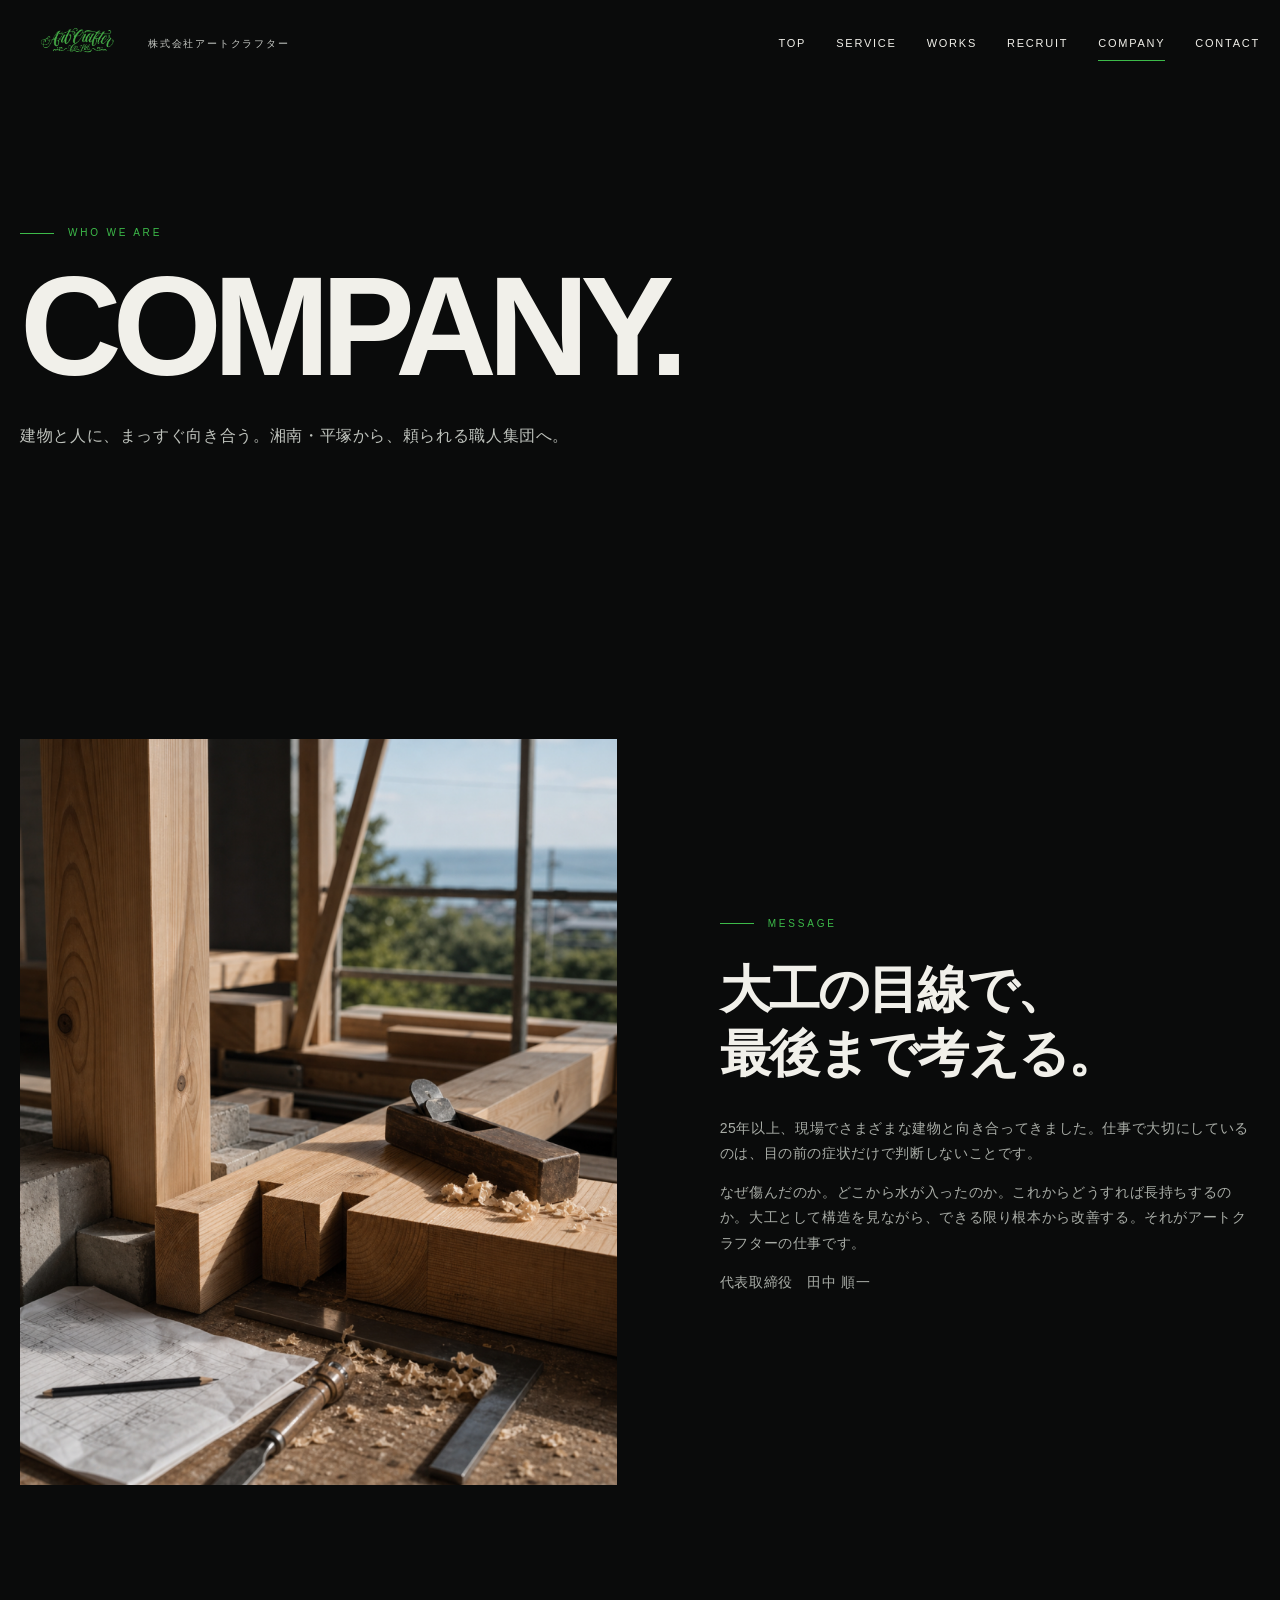
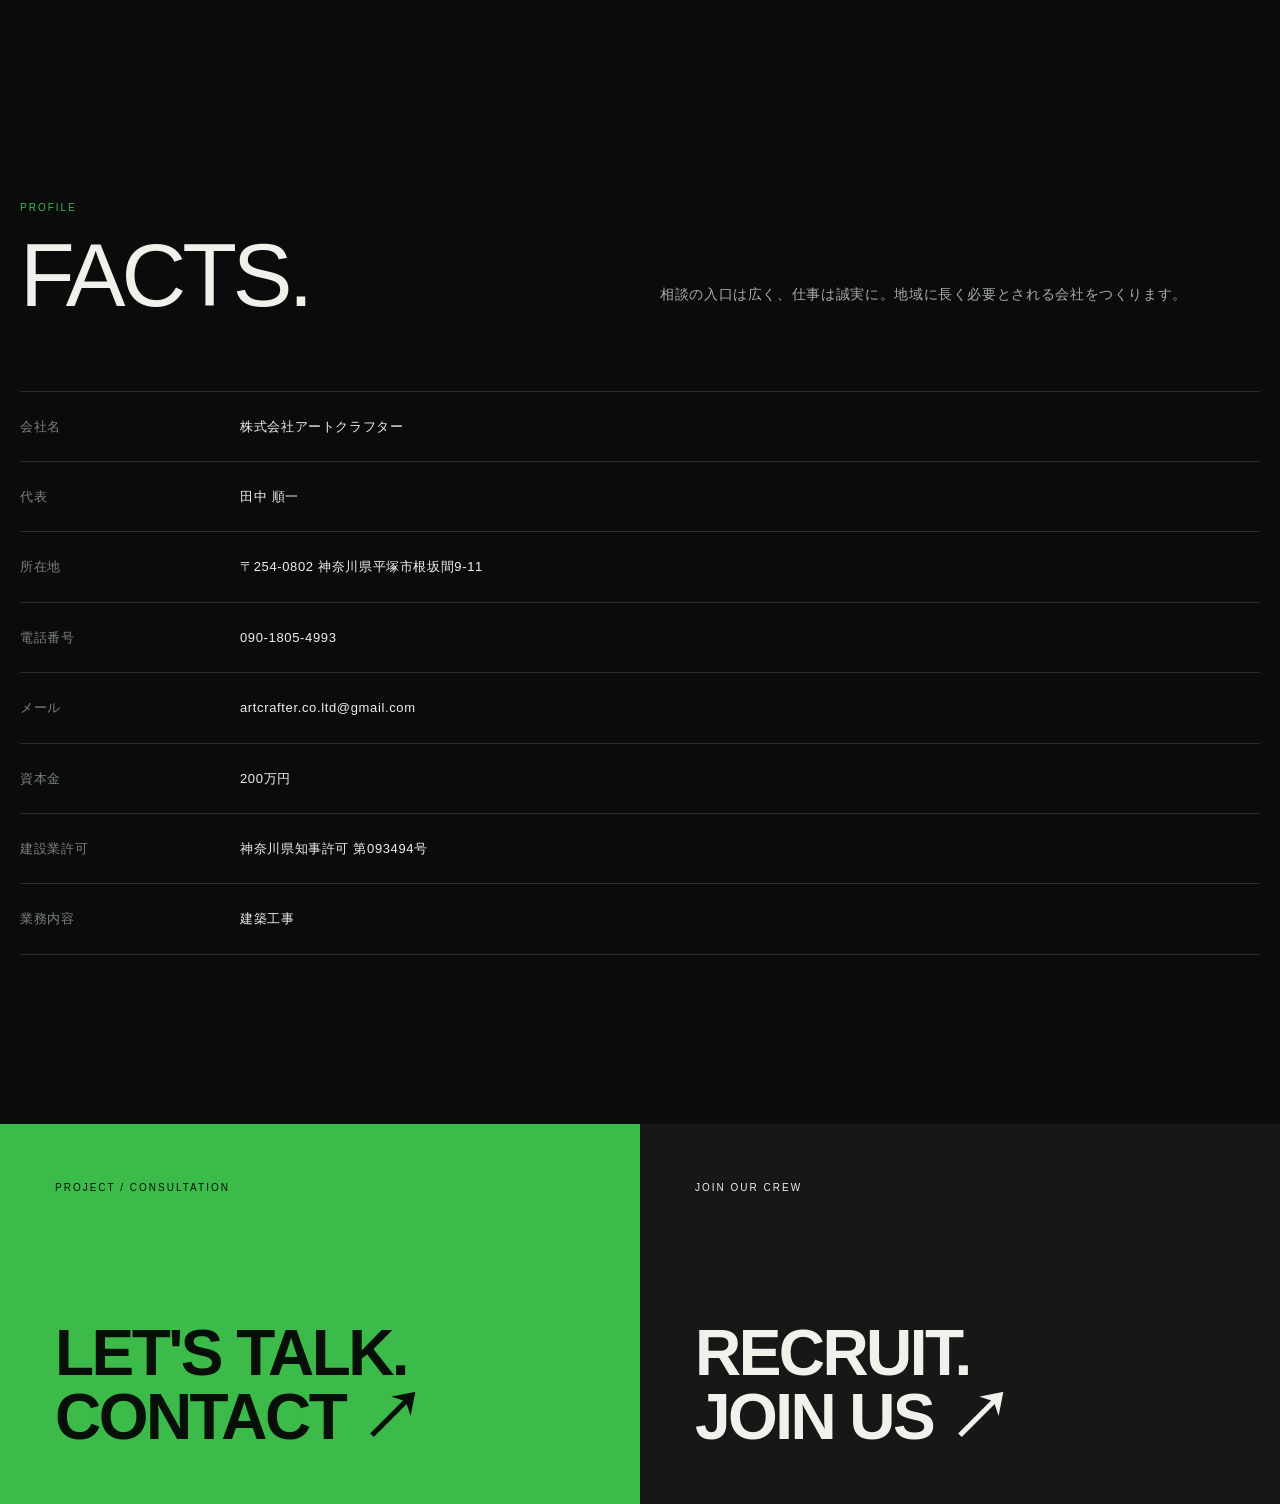
==== company.html @ 4b08b1a6 "Build Art Crafter corporate website" ====
<!doctype html><html lang="ja"><head><meta charset="utf-8"><meta name="viewport" content="width=device-width,initial-scale=1"><title>COMPANY｜株式会社アートクラフター</title><meta name="description" content="株式会社アートクラフター会社概要。代表田中順一。神奈川県平塚市根坂間。"><link rel="stylesheet" href="styles.css"></head><body><header class="header"><div class="header-inner"><a class="brand" href="index.html"><img src="assets/brand/logo-green.png" alt="Art Crafter"><span>株式会社アートクラフター</span></a><button class="menu">MENU</button><nav class="nav"><a href="index.html">TOP</a><a href="service.html">SERVICE</a><a href="works.html">WORKS</a><a href="recruit.html">RECRUIT</a><a class="active" href="company.html">COMPANY</a><a href="contact.html">CONTACT</a></nav></div></header><main><section class="page-hero"><div class="wrap"><div class="eyebrow">WHO WE ARE</div><h1>COMPANY.</h1><p>建物と人に、まっすぐ向き合う。湘南・平塚から、頼られる職人集団へ。</p></div></section><section class="section"><div class="wrap split"><div class="media media-tall reveal"><img src="assets/images/representative-generated-nopeople-v1.png" alt="大工の経験を伝える木組みと手道具"></div><div class="copy reveal"><div class="eyebrow">MESSAGE</div><h2>大工の目線で、<br>最後まで考える。</h2><p>25年以上、現場でさまざまな建物と向き合ってきました。仕事で大切にしているのは、目の前の症状だけで判断しないことです。</p><p>なぜ傷んだのか。どこから水が入ったのか。これからどうすれば長持ちするのか。大工として構造を見ながら、できる限り根本から改善する。それがアートクラフターの仕事です。</p><p>代表取締役　田中 順一</p></div></div></section><section class="section"><div class="wrap"><div class="section-head reveal"><div><span class="section-number">PROFILE</span><h2 class="section-title">FACTS.</h2></div><p class="section-lead">相談の入口は広く、仕事は誠実に。地域に長く必要とされる会社をつくります。</p></div><dl class="table reveal"><div class="tr"><dt>会社名</dt><dd>株式会社アートクラフター</dd></div><div class="tr"><dt>代表</dt><dd>田中 順一</dd></div><div class="tr"><dt>所在地</dt><dd>〒254-0802 神奈川県平塚市根坂間9-11</dd></div><div class="tr"><dt>電話番号</dt><dd><a href="tel:09018054993">090-1805-4993</a></dd></div><div class="tr"><dt>メール</dt><dd><a href="mailto:artcrafter.co.ltd@gmail.com">artcrafter.co.ltd@gmail.com</a></dd></div><div class="tr"><dt>資本金</dt><dd>200万円</dd></div><div class="tr"><dt>建設業許可</dt><dd>神奈川県知事許可 第093494号</dd></div><div class="tr"><dt>業務内容</dt><dd>建築工事</dd></div></dl></div></section></main><div class="cta"><a class="cta-contact" href="contact.html"><span class="cta-label">PROJECT / CONSULTATION</span><h2>LET'S TALK.<br>CONTACT ↗</h2></a><a class="cta-recruit" href="recruit.html"><span class="cta-label">JOIN OUR CREW</span><h2>RECRUIT.<br>JOIN US ↗</h2></a></div><script src="script.js"></script></body></html>
---- styles.css ----
:root{--bg:#0a0b0b;--panel:#111312;--ink:#f1f0ea;--muted:#a9ada7;--green:#3dbb4a;--line:#292d2a;--paper:#e8e8e1;--black:#0a0b0b;--max:1240px}*{box-sizing:border-box}html{scroll-behavior:smooth}body{margin:0;background:var(--bg);color:var(--ink);font-family:"Helvetica Neue","Hiragino Kaku Gothic ProN","Yu Gothic",sans-serif;font-weight:400;line-height:1.8;letter-spacing:.04em}body.light{background:var(--paper);color:var(--black)}a{color:inherit;text-decoration:none}img{display:block;width:100%;height:100%;object-fit:cover}button{font:inherit}.wrap{width:min(calc(100% - 40px),var(--max));margin:auto}.header{position:fixed;z-index:50;top:0;left:0;width:100%;height:88px;display:flex;align-items:center;transition:.35s}.header.scrolled{background:rgba(8,9,9,.9);backdrop-filter:blur(16px);border-bottom:1px solid rgba(255,255,255,.08)}.header-inner{width:min(calc(100% - 40px),1400px);margin:auto;display:flex;align-items:center;justify-content:space-between}.brand{display:flex;align-items:center;gap:14px}.brand img{width:114px;height:52px;object-fit:contain}.brand span{font-size:10px;letter-spacing:.18em;color:#c7cac5}.nav{display:flex;align-items:center;gap:30px;font-size:11px;letter-spacing:.16em}.nav a{position:relative}.nav a:after{content:"";position:absolute;left:0;bottom:-7px;width:0;height:1px;background:var(--green);transition:.25s}.nav a:hover:after,.nav a.active:after{width:100%}.menu{display:none;border:0;background:none;color:#fff;font-size:11px;letter-spacing:.14em}.hero{min-height:100svh;position:relative;display:flex;align-items:flex-end;overflow:hidden}.hero-media{position:absolute;inset:0}.hero-media img{filter:brightness(.52) saturate(.78);animation:heroZoom 16s ease-out both}.hero-media:after{content:"";position:absolute;inset:0;background:linear-gradient(90deg,rgba(4,5,5,.74),rgba(4,5,5,.08) 70%),linear-gradient(0deg,rgba(4,5,5,.65),transparent 50%)}@keyframes heroZoom{from{transform:scale(1.08)}to{transform:scale(1)}}.hero-copy{position:relative;z-index:2;padding:0 0 clamp(60px,10vw,120px);max-width:1050px}.eyebrow{display:flex;align-items:center;gap:14px;font-size:10px;letter-spacing:.28em;text-transform:uppercase;color:var(--green);margin-bottom:25px}.eyebrow:before{content:"";width:34px;height:1px;background:currentColor}.hero h1{font-size:clamp(46px,8.4vw,126px);line-height:.96;letter-spacing:-.055em;margin:0;font-weight:500}.hero h1 em{display:block;color:transparent;-webkit-text-stroke:1px rgba(255,255,255,.65);font-style:normal}.hero-sub{margin:32px 0 0;max-width:510px;color:#d5d7d2;font-size:14px}.scroll{position:absolute;right:34px;bottom:45px;z-index:2;font-size:9px;letter-spacing:.2em;writing-mode:vertical-rl}.scroll:after{content:"";display:block;width:1px;height:70px;background:linear-gradient(var(--green),transparent);margin:16px auto 0}.section{padding:clamp(90px,12vw,170px) 0}.section-head{display:grid;grid-template-columns:1fr 1fr;gap:40px;margin-bottom:70px;align-items:end}.section-number{font-size:10px;color:var(--green);letter-spacing:.2em}.section-title{font-size:clamp(46px,7vw,92px);line-height:1;letter-spacing:-.045em;margin:10px 0 0;font-weight:500}.section-lead{max-width:560px;color:var(--muted);font-size:14px}.statement{font-size:clamp(27px,4.5vw,62px);line-height:1.45;letter-spacing:-.03em;margin:0;max-width:1000px}.statement .accent{color:var(--green)}.split{display:grid;grid-template-columns:1.05fr .95fr;gap:clamp(35px,8vw,120px);align-items:center}.media-tall{aspect-ratio:4/5;overflow:hidden}.media-wide{aspect-ratio:16/10;overflow:hidden}.media img{transition:transform .9s cubic-bezier(.2,.7,.2,1)}.media:hover img{transform:scale(1.035)}.copy h2{font-size:clamp(30px,4vw,55px);line-height:1.25;letter-spacing:-.035em;margin:0 0 30px}.copy p{color:var(--muted);font-size:14px}.link-arrow{display:inline-flex;align-items:center;gap:22px;margin-top:28px;padding-bottom:8px;border-bottom:1px solid #555;font-size:11px;letter-spacing:.16em}.link-arrow span{color:var(--green);font-size:18px}.service-list{border-top:1px solid var(--line)}.service-row{display:grid;grid-template-columns:90px 1fr auto;gap:25px;align-items:center;padding:32px 0;border-bottom:1px solid var(--line);transition:.25s}.service-row:hover{padding-left:14px;color:var(--green)}.service-row small{color:#727772}.service-row h3{font-size:clamp(20px,3vw,33px);font-weight:400;margin:0}.service-row p{color:var(--muted);font-size:12px;margin:0;max-width:430px}.works-grid{display:grid;grid-template-columns:1.25fr .75fr;gap:25px}.work{position:relative;overflow:hidden;background:#161817}.work.large{grid-row:span 2;aspect-ratio:4/5}.work:not(.large){aspect-ratio:4/3}.work img{transition:transform 1s}.work:hover img{transform:scale(1.04)}.work:after{content:"";position:absolute;inset:0;background:linear-gradient(0deg,rgba(0,0,0,.7),transparent 55%)}.work-label{position:absolute;z-index:2;left:26px;bottom:22px}.work-label small{color:var(--green);font-size:9px;letter-spacing:.18em}.work-label h3{margin:5px 0 0;font-size:20px;font-weight:400}.recruit-band{position:relative;min-height:690px;display:flex;align-items:center;overflow:hidden}.recruit-band .bg{position:absolute;inset:0}.recruit-band .bg img{filter:brightness(.3) grayscale(.2)}.recruit-band .bg:after{content:"";position:absolute;inset:0;background:linear-gradient(90deg,rgba(0,0,0,.86),rgba(0,0,0,.05))}.recruit-copy{position:relative;z-index:2;max-width:720px}.recruit-copy h2{font-size:clamp(45px,7vw,92px);line-height:1.05;margin:0;letter-spacing:-.05em}.recruit-copy p{max-width:540px;color:#c5c9c3}.green{color:var(--green)}.cta{display:grid;grid-template-columns:1fr 1fr;min-height:380px}.cta>a{padding:55px;display:flex;flex-direction:column;justify-content:space-between;transition:.3s}.cta-contact{background:var(--green);color:#071008}.cta-recruit{background:#161817}.cta-label{font-size:10px;letter-spacing:.2em}.cta h2{font-size:clamp(34px,5vw,70px);line-height:1;margin:0;letter-spacing:-.04em}.cta>a:hover{padding-left:68px}.footer{padding:70px 0 30px;border-top:1px solid var(--line)}.footer-grid{display:grid;grid-template-columns:1fr 1fr;gap:50px}.footer-logo{width:180px;height:auto;object-fit:contain}.footer p,.footer a{font-size:11px;color:#999e98}.footer-links{display:grid;grid-template-columns:repeat(2,1fr);gap:8px}.copyright{display:flex;justify-content:space-between;margin-top:70px;padding-top:20px;border-top:1px solid var(--line);font-size:9px;color:#626761}.page-hero{padding:190px 0 100px;min-height:65vh;display:flex;align-items:end;position:relative;overflow:hidden}.page-hero.with-image{min-height:80vh}.page-hero .backdrop{position:absolute;inset:0}.page-hero .backdrop img{filter:brightness(.32)}.page-hero .backdrop:after{content:"";position:absolute;inset:0;background:linear-gradient(90deg,rgba(0,0,0,.75),transparent)}.page-hero .wrap{position:relative;z-index:2}.page-hero h1{font-size:clamp(64px,11vw,150px);line-height:.85;letter-spacing:-.065em;margin:0}.page-hero p{color:#bec2bc;max-width:550px;margin:35px 0 0}.cards{display:grid;grid-template-columns:repeat(3,1fr);gap:18px}.card{border:1px solid var(--line);padding:35px;min-height:290px}.card .num{color:var(--green);font-size:10px}.card h3{font-size:24px;font-weight:400;margin:50px 0 15px}.card p{color:var(--muted);font-size:12px}.gallery{display:grid;grid-template-columns:repeat(12,1fr);gap:22px}.gallery-item{grid-column:span 6}.gallery-item:nth-child(3n){grid-column:span 12}.gallery-item .media{aspect-ratio:4/3;overflow:hidden}.gallery-item:nth-child(3n) .media{aspect-ratio:16/8}.gallery-item h3{font-size:18px;font-weight:400;margin:15px 0 0}.gallery-item small{color:var(--green);font-size:9px;letter-spacing:.14em}.jobs{border-top:1px solid var(--line)}.job{display:grid;grid-template-columns:.65fr 1.35fr;gap:50px;padding:55px 0;border-bottom:1px solid var(--line)}.job h3{font-size:29px;font-weight:400;margin:0}.job-body{color:var(--muted);font-size:13px}.salary{display:inline-block;margin-top:18px;color:var(--ink);border:1px solid #404440;padding:10px 14px}.values{display:grid;grid-template-columns:repeat(4,1fr);gap:12px}.value{aspect-ratio:1;background:#151716;padding:24px;display:flex;align-items:end;font-size:18px;border-top:2px solid var(--green)}.table{border-top:1px solid var(--line)}.tr{display:grid;grid-template-columns:220px 1fr;padding:23px 0;border-bottom:1px solid var(--line);font-size:13px}.tr dt{color:#7d827c}.tr dd{margin:0}.contact-grid{display:grid;grid-template-columns:1fr 1fr;gap:18px}.contact-card{border:1px solid var(--line);min-height:280px;padding:38px;display:flex;flex-direction:column;justify-content:space-between;transition:.3s}.contact-card:hover{background:var(--green);color:#061007}.contact-card small{font-size:10px;letter-spacing:.18em}.contact-card strong{font-size:clamp(23px,3vw,39px);font-weight:400;word-break:break-all}.reveal{opacity:0;transform:translateY(28px);transition:opacity .8s,transform .8s}.reveal.is-visible{opacity:1;transform:none}@media(max-width:800px){.header{height:70px}.brand img{width:91px;height:42px}.brand span,.nav{display:none}.menu{display:block}.nav.open{display:flex;position:fixed;inset:70px 0 0;background:#0a0b0b;flex-direction:column;align-items:flex-start;padding:50px 30px;gap:25px;font-size:18px}.hero h1{font-size:15vw}.hero-sub{font-size:12px}.scroll{display:none}.section-head,.split,.footer-grid,.job{grid-template-columns:1fr}.section-head{gap:20px}.section-lead{margin-top:0}.works-grid{grid-template-columns:1fr}.work.large{grid-row:auto;aspect-ratio:4/5}.cta{grid-template-columns:1fr;min-height:auto}.cta>a{min-height:260px;padding:35px}.cards{grid-template-columns:1fr}.gallery{gap:35px}.gallery-item,.gallery-item:nth-child(3n){grid-column:span 12}.gallery-item:nth-child(3n) .media{aspect-ratio:4/3}.values{grid-template-columns:1fr 1fr}.tr{grid-template-columns:1fr;gap:7px}.contact-grid{grid-template-columns:1fr}.contact-card{min-height:220px}.page-hero{padding-top:140px}.page-hero h1{font-size:20vw}.footer-links{margin-top:20px}.copyright{gap:20px;flex-direction:column}.service-row{grid-template-columns:44px 1fr}.service-row p{display:none}}
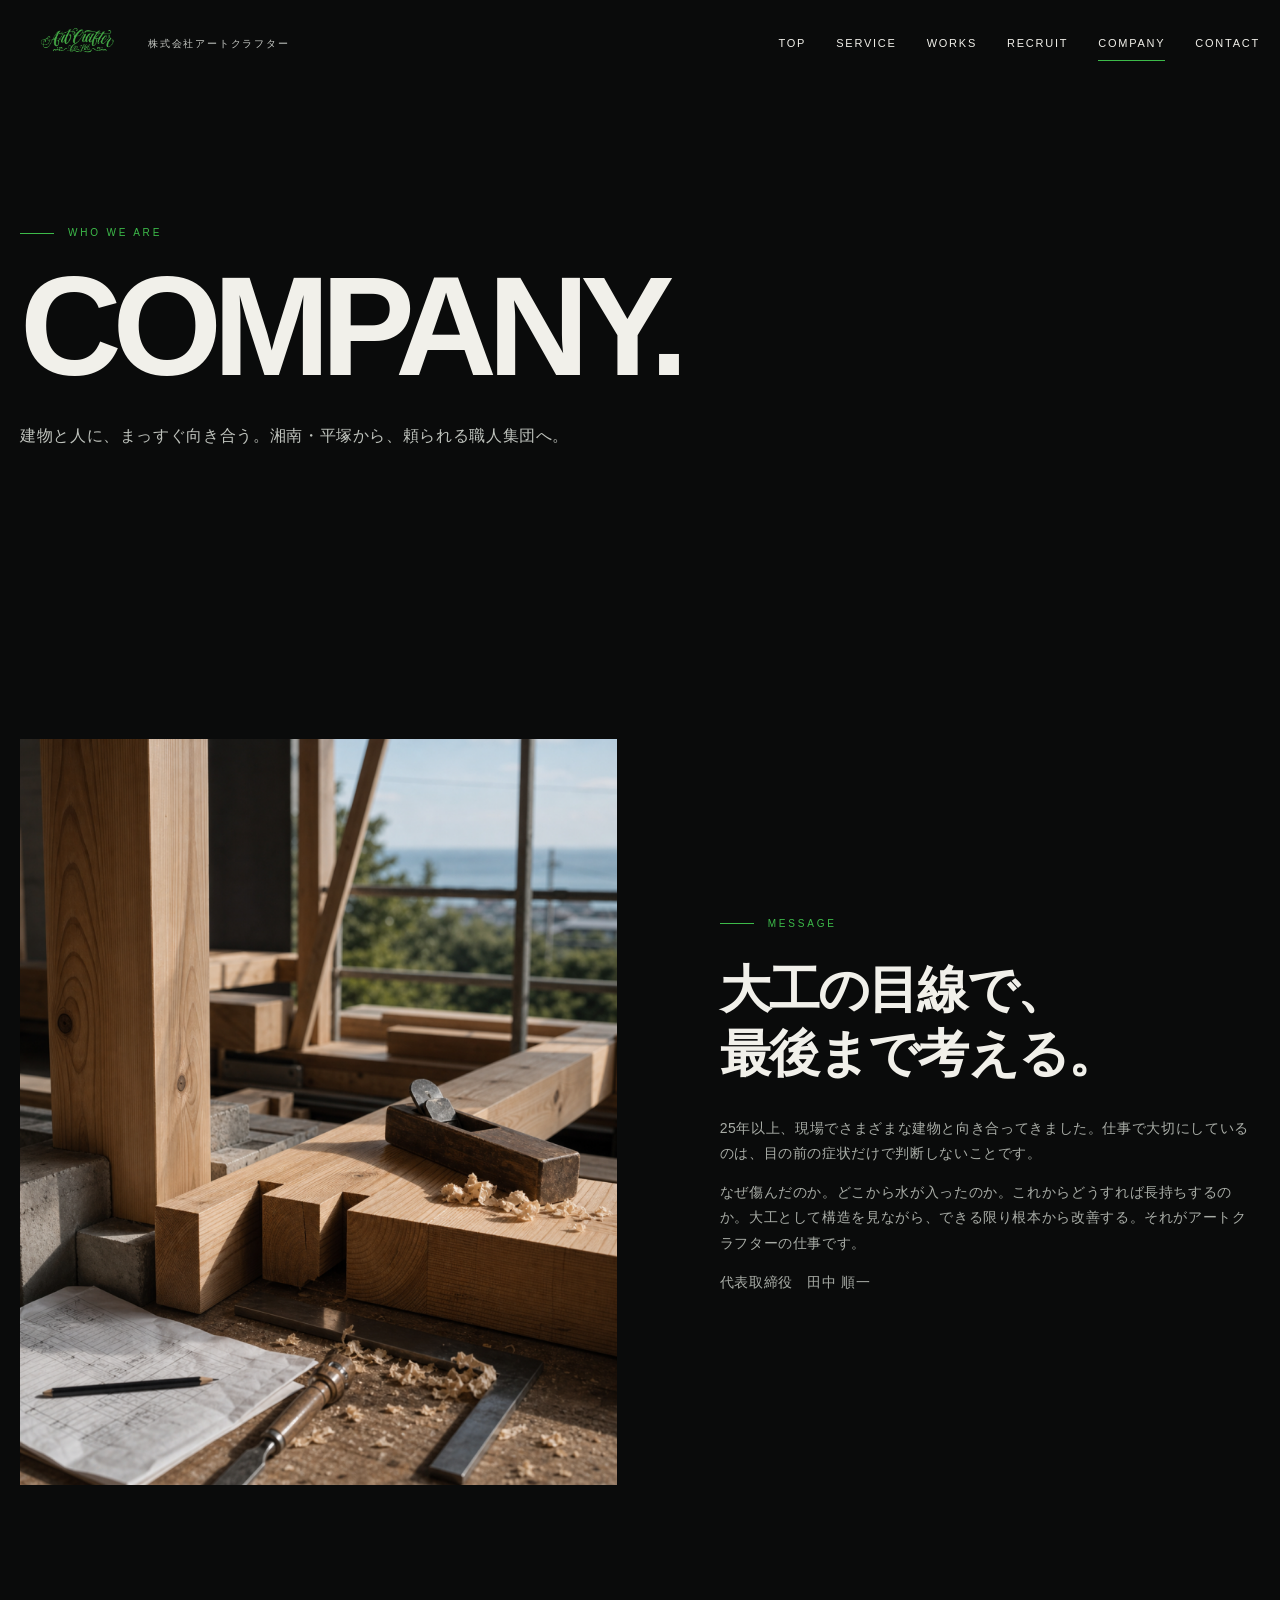
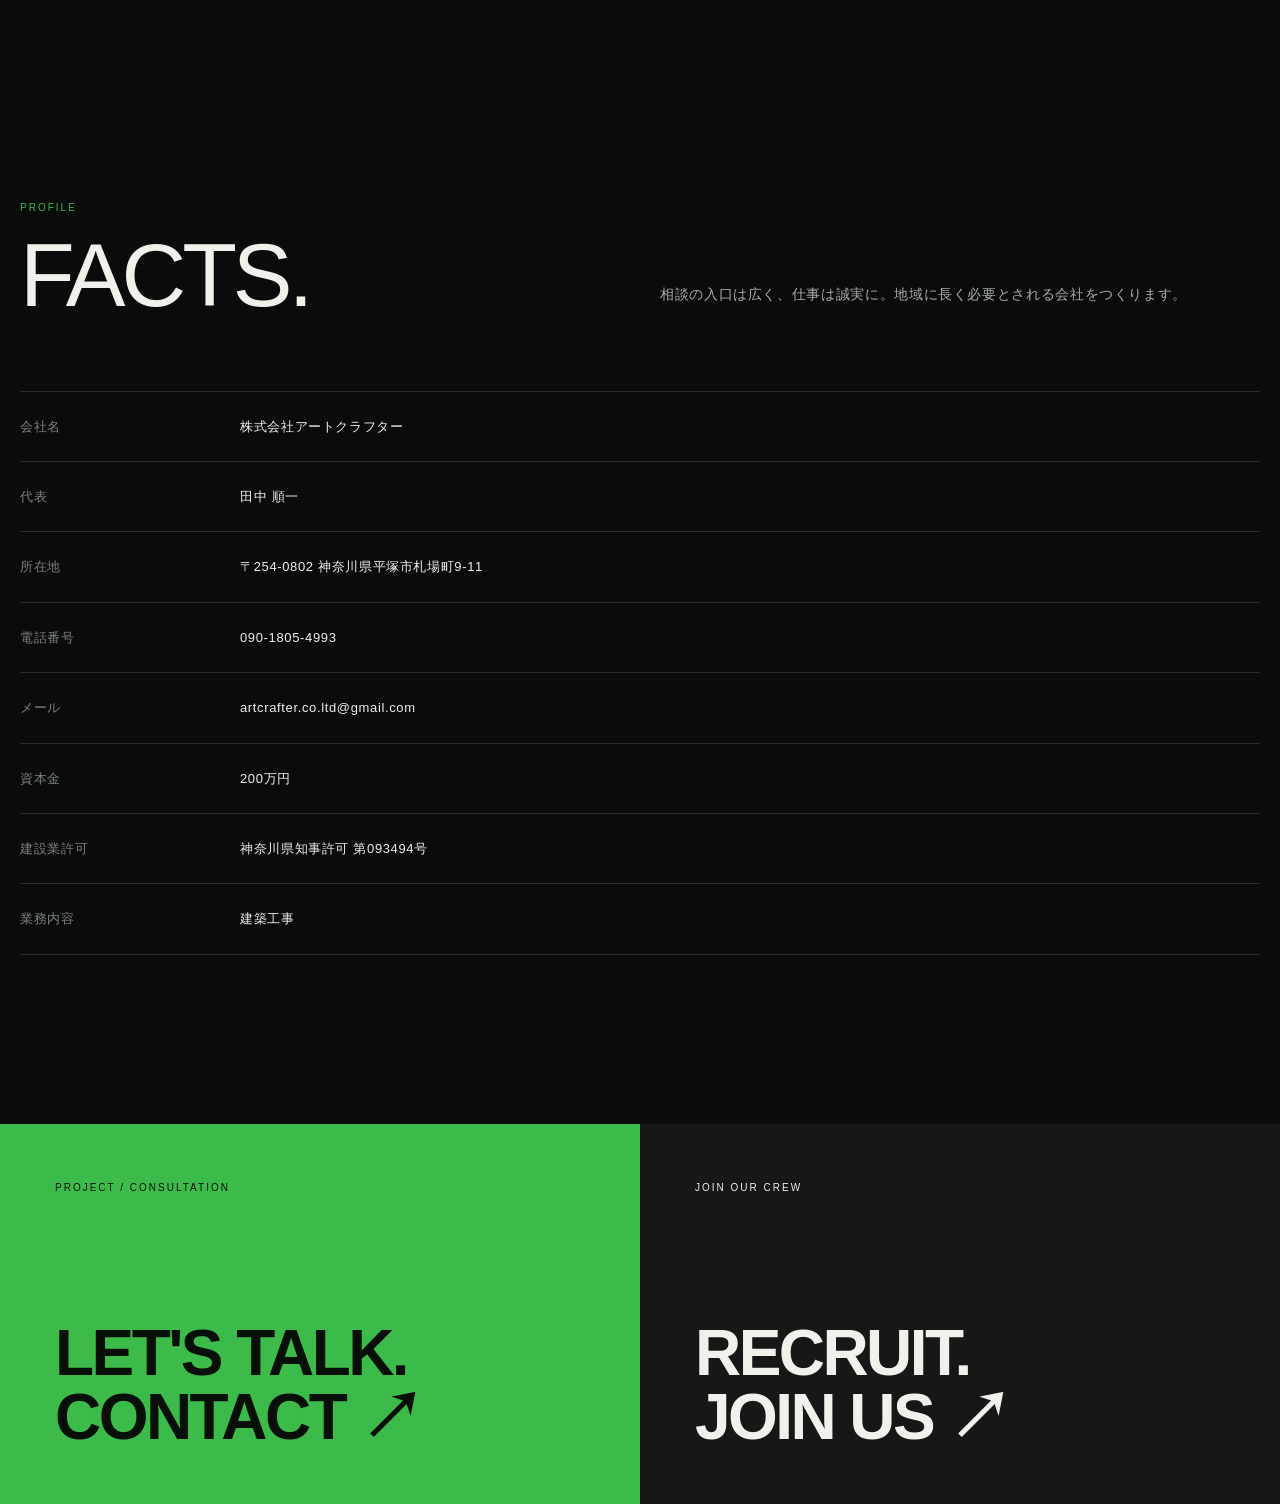
==== commit d70ab254: "Update company address" ====
--- a/company.html
+++ b/company.html
@@ -1 +1 @@
-<!doctype html><html lang="ja"><head><meta charset="utf-8"><meta name="viewport" content="width=device-width,initial-scale=1"><title>COMPANY｜株式会社アートクラフター</title><meta name="description" content="株式会社アートクラフター会社概要。代表田中順一。神奈川県平塚市根坂間。"><link rel="stylesheet" href="styles.css"></head><body><header class="header"><div class="header-inner"><a class="brand" href="index.html"><img src="assets/brand/logo-green.png" alt="Art Crafter"><span>株式会社アートクラフター</span></a><button class="menu">MENU</button><nav class="nav"><a href="index.html">TOP</a><a href="service.html">SERVICE</a><a href="works.html">WORKS</a><a href="recruit.html">RECRUIT</a><a class="active" href="company.html">COMPANY</a><a href="contact.html">CONTACT</a></nav></div></header><main><section class="page-hero"><div class="wrap"><div class="eyebrow">WHO WE ARE</div><h1>COMPANY.</h1><p>建物と人に、まっすぐ向き合う。湘南・平塚から、頼られる職人集団へ。</p></div></section><section class="section"><div class="wrap split"><div class="media media-tall reveal"><img src="assets/images/representative-generated-nopeople-v1.png" alt="大工の経験を伝える木組みと手道具"></div><div class="copy reveal"><div class="eyebrow">MESSAGE</div><h2>大工の目線で、<br>最後まで考える。</h2><p>25年以上、現場でさまざまな建物と向き合ってきました。仕事で大切にしているのは、目の前の症状だけで判断しないことです。</p><p>なぜ傷んだのか。どこから水が入ったのか。これからどうすれば長持ちするのか。大工として構造を見ながら、できる限り根本から改善する。それがアートクラフターの仕事です。</p><p>代表取締役　田中 順一</p></div></div></section><section class="section"><div class="wrap"><div class="section-head reveal"><div><span class="section-number">PROFILE</span><h2 class="section-title">FACTS.</h2></div><p class="section-lead">相談の入口は広く、仕事は誠実に。地域に長く必要とされる会社をつくります。</p></div><dl class="table reveal"><div class="tr"><dt>会社名</dt><dd>株式会社アートクラフター</dd></div><div class="tr"><dt>代表</dt><dd>田中 順一</dd></div><div class="tr"><dt>所在地</dt><dd>〒254-0802 神奈川県平塚市根坂間9-11</dd></div><div class="tr"><dt>電話番号</dt><dd><a href="tel:09018054993">090-1805-4993</a></dd></div><div class="tr"><dt>メール</dt><dd><a href="mailto:artcrafter.co.ltd@gmail.com">artcrafter.co.ltd@gmail.com</a></dd></div><div class="tr"><dt>資本金</dt><dd>200万円</dd></div><div class="tr"><dt>建設業許可</dt><dd>神奈川県知事許可 第093494号</dd></div><div class="tr"><dt>業務内容</dt><dd>建築工事</dd></div></dl></div></section></main><div class="cta"><a class="cta-contact" href="contact.html"><span class="cta-label">PROJECT / CONSULTATION</span><h2>LET'S TALK.<br>CONTACT ↗</h2></a><a class="cta-recruit" href="recruit.html"><span class="cta-label">JOIN OUR CREW</span><h2>RECRUIT.<br>JOIN US ↗</h2></a></div><script src="script.js"></script></body></html>
+<!doctype html><html lang="ja"><head><meta charset="utf-8"><meta name="viewport" content="width=device-width,initial-scale=1"><title>COMPANY｜株式会社アートクラフター</title><meta name="description" content="株式会社アートクラフター会社概要。代表田中順一。神奈川県平塚市札場町。"><link rel="stylesheet" href="styles.css"></head><body><header class="header"><div class="header-inner"><a class="brand" href="index.html"><img src="assets/brand/logo-green.png" alt="Art Crafter"><span>株式会社アートクラフター</span></a><button class="menu">MENU</button><nav class="nav"><a href="index.html">TOP</a><a href="service.html">SERVICE</a><a href="works.html">WORKS</a><a href="recruit.html">RECRUIT</a><a class="active" href="company.html">COMPANY</a><a href="contact.html">CONTACT</a></nav></div></header><main><section class="page-hero"><div class="wrap"><div class="eyebrow">WHO WE ARE</div><h1>COMPANY.</h1><p>建物と人に、まっすぐ向き合う。湘南・平塚から、頼られる職人集団へ。</p></div></section><section class="section"><div class="wrap split"><div class="media media-tall reveal"><img src="assets/images/representative-generated-nopeople-v1.png" alt="大工の経験を伝える木組みと手道具"></div><div class="copy reveal"><div class="eyebrow">MESSAGE</div><h2>大工の目線で、<br>最後まで考える。</h2><p>25年以上、現場でさまざまな建物と向き合ってきました。仕事で大切にしているのは、目の前の症状だけで判断しないことです。</p><p>なぜ傷んだのか。どこから水が入ったのか。これからどうすれば長持ちするのか。大工として構造を見ながら、できる限り根本から改善する。それがアートクラフターの仕事です。</p><p>代表取締役　田中 順一</p></div></div></section><section class="section"><div class="wrap"><div class="section-head reveal"><div><span class="section-number">PROFILE</span><h2 class="section-title">FACTS.</h2></div><p class="section-lead">相談の入口は広く、仕事は誠実に。地域に長く必要とされる会社をつくります。</p></div><dl class="table reveal"><div class="tr"><dt>会社名</dt><dd>株式会社アートクラフター</dd></div><div class="tr"><dt>代表</dt><dd>田中 順一</dd></div><div class="tr"><dt>所在地</dt><dd>〒254-0802 神奈川県平塚市札場町9-11</dd></div><div class="tr"><dt>電話番号</dt><dd><a href="tel:09018054993">090-1805-4993</a></dd></div><div class="tr"><dt>メール</dt><dd><a href="mailto:artcrafter.co.ltd@gmail.com">artcrafter.co.ltd@gmail.com</a></dd></div><div class="tr"><dt>資本金</dt><dd>200万円</dd></div><div class="tr"><dt>建設業許可</dt><dd>神奈川県知事許可 第093494号</dd></div><div class="tr"><dt>業務内容</dt><dd>建築工事</dd></div></dl></div></section></main><div class="cta"><a class="cta-contact" href="contact.html"><span class="cta-label">PROJECT / CONSULTATION</span><h2>LET'S TALK.<br>CONTACT ↗</h2></a><a class="cta-recruit" href="recruit.html"><span class="cta-label">JOIN OUR CREW</span><h2>RECRUIT.<br>JOIN US ↗</h2></a></div><script src="script.js"></script></body></html>
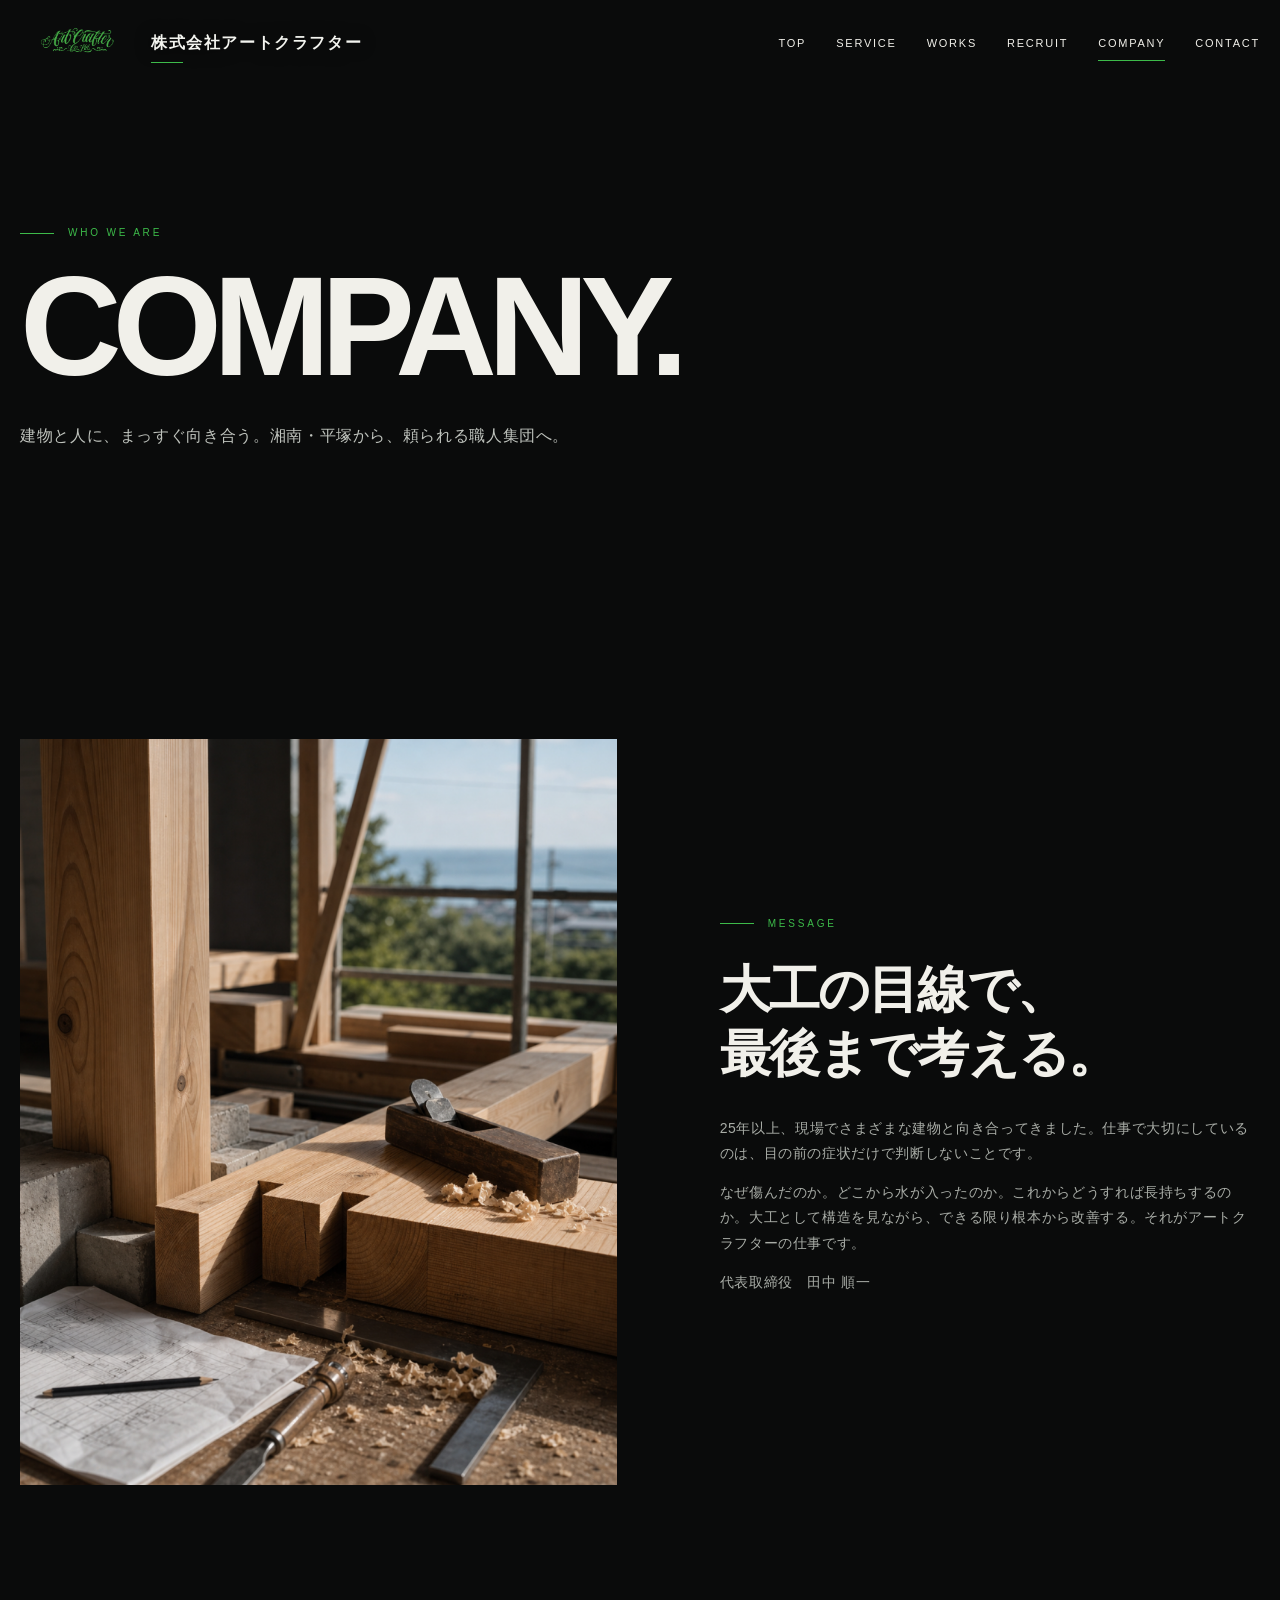
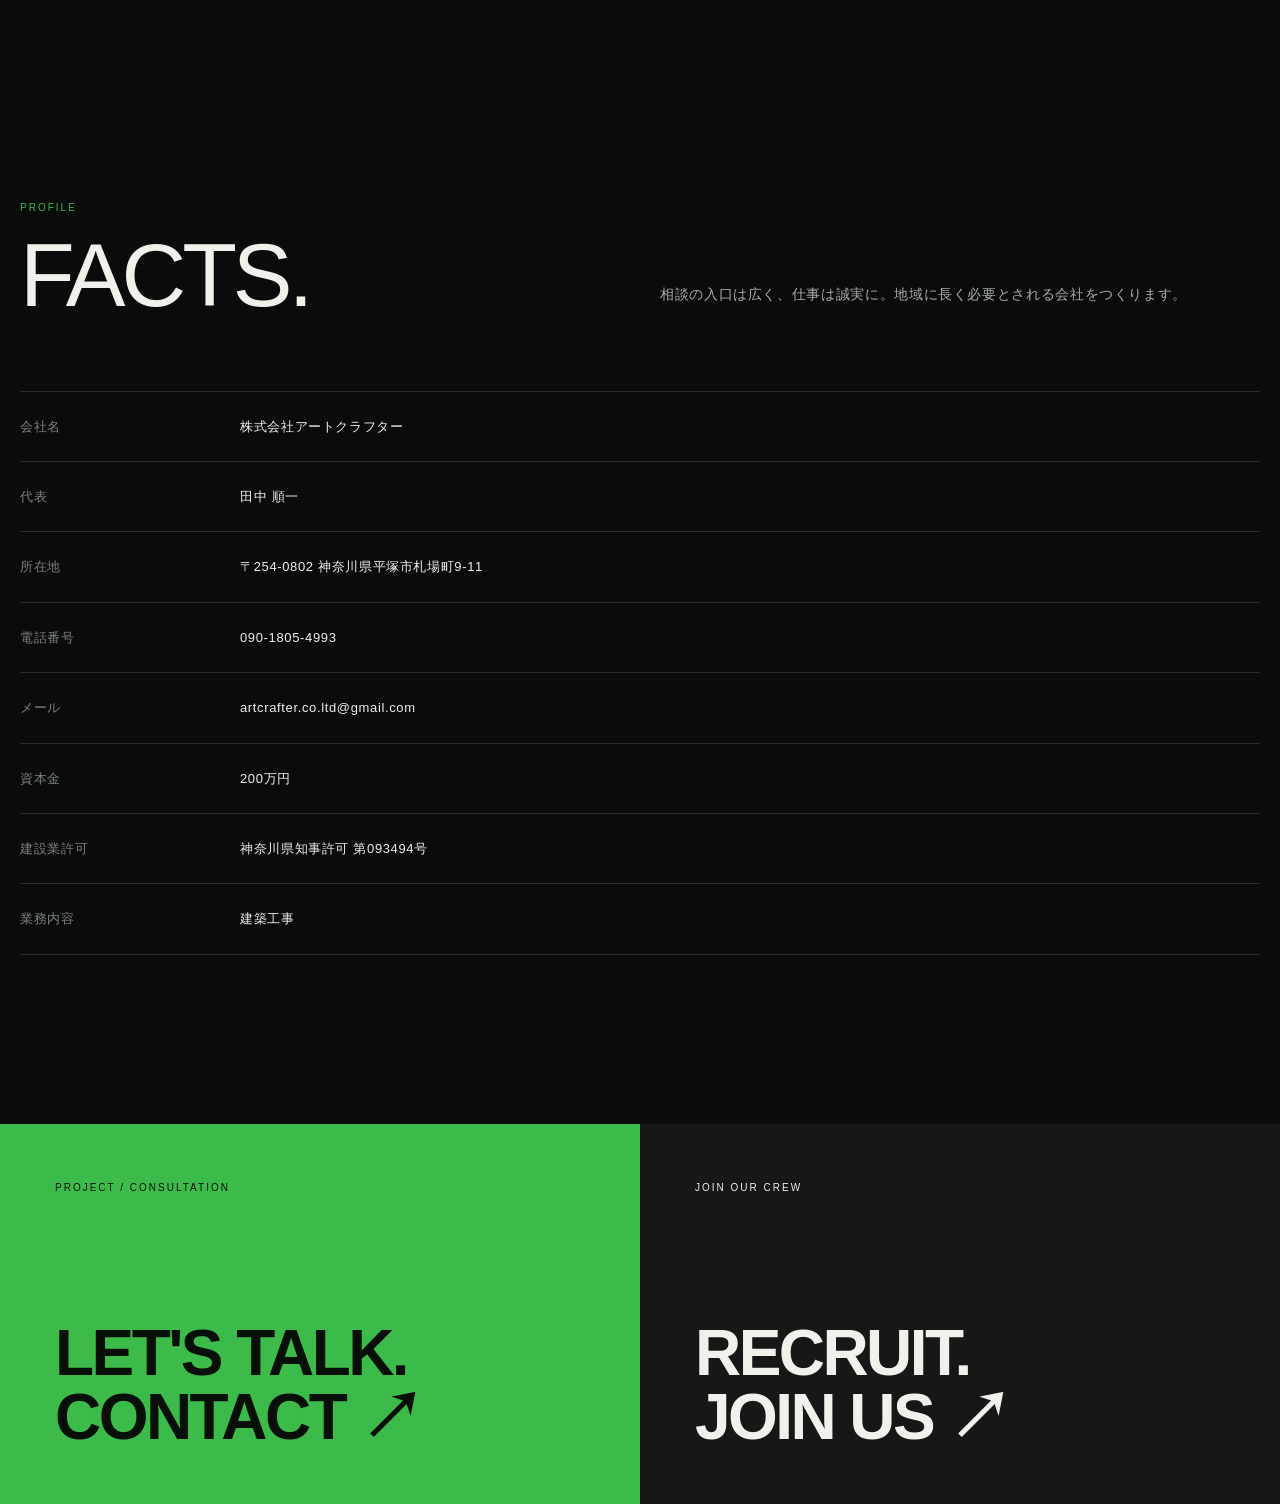
==== commit a64cf04e: "Refine header branding and wildlife wording" ====
--- a/company.html
+++ b/company.html
@@ -1 +1 @@
-<!doctype html><html lang="ja"><head><meta charset="utf-8"><meta name="viewport" content="width=device-width,initial-scale=1"><title>COMPANY｜株式会社アートクラフター</title><meta name="description" content="株式会社アートクラフター会社概要。代表田中順一。神奈川県平塚市札場町。"><link rel="stylesheet" href="styles.css"></head><body><header class="header"><div class="header-inner"><a class="brand" href="index.html"><img src="assets/brand/logo-green.png" alt="Art Crafter"><span>株式会社アートクラフター</span></a><button class="menu">MENU</button><nav class="nav"><a href="index.html">TOP</a><a href="service.html">SERVICE</a><a href="works.html">WORKS</a><a href="recruit.html">RECRUIT</a><a class="active" href="company.html">COMPANY</a><a href="contact.html">CONTACT</a></nav></div></header><main><section class="page-hero"><div class="wrap"><div class="eyebrow">WHO WE ARE</div><h1>COMPANY.</h1><p>建物と人に、まっすぐ向き合う。湘南・平塚から、頼られる職人集団へ。</p></div></section><section class="section"><div class="wrap split"><div class="media media-tall reveal"><img src="assets/images/representative-generated-nopeople-v1.png" alt="大工の経験を伝える木組みと手道具"></div><div class="copy reveal"><div class="eyebrow">MESSAGE</div><h2>大工の目線で、<br>最後まで考える。</h2><p>25年以上、現場でさまざまな建物と向き合ってきました。仕事で大切にしているのは、目の前の症状だけで判断しないことです。</p><p>なぜ傷んだのか。どこから水が入ったのか。これからどうすれば長持ちするのか。大工として構造を見ながら、できる限り根本から改善する。それがアートクラフターの仕事です。</p><p>代表取締役　田中 順一</p></div></div></section><section class="section"><div class="wrap"><div class="section-head reveal"><div><span class="section-number">PROFILE</span><h2 class="section-title">FACTS.</h2></div><p class="section-lead">相談の入口は広く、仕事は誠実に。地域に長く必要とされる会社をつくります。</p></div><dl class="table reveal"><div class="tr"><dt>会社名</dt><dd>株式会社アートクラフター</dd></div><div class="tr"><dt>代表</dt><dd>田中 順一</dd></div><div class="tr"><dt>所在地</dt><dd>〒254-0802 神奈川県平塚市札場町9-11</dd></div><div class="tr"><dt>電話番号</dt><dd><a href="tel:09018054993">090-1805-4993</a></dd></div><div class="tr"><dt>メール</dt><dd><a href="mailto:artcrafter.co.ltd@gmail.com">artcrafter.co.ltd@gmail.com</a></dd></div><div class="tr"><dt>資本金</dt><dd>200万円</dd></div><div class="tr"><dt>建設業許可</dt><dd>神奈川県知事許可 第093494号</dd></div><div class="tr"><dt>業務内容</dt><dd>建築工事</dd></div></dl></div></section></main><div class="cta"><a class="cta-contact" href="contact.html"><span class="cta-label">PROJECT / CONSULTATION</span><h2>LET'S TALK.<br>CONTACT ↗</h2></a><a class="cta-recruit" href="recruit.html"><span class="cta-label">JOIN OUR CREW</span><h2>RECRUIT.<br>JOIN US ↗</h2></a></div><script src="script.js"></script></body></html>
+<!doctype html><html lang="ja"><head><meta charset="utf-8"><meta name="viewport" content="width=device-width,initial-scale=1"><title>COMPANY｜株式会社アートクラフター</title><meta name="description" content="株式会社アートクラフター会社概要。代表田中順一。神奈川県平塚市札場町。"><link rel="stylesheet" href="styles.css"><link rel="stylesheet" href="header-enhancement.css"></head><body><header class="header"><div class="header-inner"><a class="brand" href="index.html"><img src="assets/brand/logo-green.png" alt="Art Crafter"><span>株式会社アートクラフター</span></a><button class="menu">MENU</button><nav class="nav"><a href="index.html">TOP</a><a href="service.html">SERVICE</a><a href="works.html">WORKS</a><a href="recruit.html">RECRUIT</a><a class="active" href="company.html">COMPANY</a><a href="contact.html">CONTACT</a></nav></div></header><main><section class="page-hero"><div class="wrap"><div class="eyebrow">WHO WE ARE</div><h1>COMPANY.</h1><p>建物と人に、まっすぐ向き合う。湘南・平塚から、頼られる職人集団へ。</p></div></section><section class="section"><div class="wrap split"><div class="media media-tall reveal"><img src="assets/images/representative-generated-nopeople-v1.png" alt="大工の経験を伝える木組みと手道具"></div><div class="copy reveal"><div class="eyebrow">MESSAGE</div><h2>大工の目線で、<br>最後まで考える。</h2><p>25年以上、現場でさまざまな建物と向き合ってきました。仕事で大切にしているのは、目の前の症状だけで判断しないことです。</p><p>なぜ傷んだのか。どこから水が入ったのか。これからどうすれば長持ちするのか。大工として構造を見ながら、できる限り根本から改善する。それがアートクラフターの仕事です。</p><p>代表取締役　田中 順一</p></div></div></section><section class="section"><div class="wrap"><div class="section-head reveal"><div><span class="section-number">PROFILE</span><h2 class="section-title">FACTS.</h2></div><p class="section-lead">相談の入口は広く、仕事は誠実に。地域に長く必要とされる会社をつくります。</p></div><dl class="table reveal"><div class="tr"><dt>会社名</dt><dd>株式会社アートクラフター</dd></div><div class="tr"><dt>代表</dt><dd>田中 順一</dd></div><div class="tr"><dt>所在地</dt><dd>〒254-0802 神奈川県平塚市札場町9-11</dd></div><div class="tr"><dt>電話番号</dt><dd><a href="tel:09018054993">090-1805-4993</a></dd></div><div class="tr"><dt>メール</dt><dd><a href="mailto:artcrafter.co.ltd@gmail.com">artcrafter.co.ltd@gmail.com</a></dd></div><div class="tr"><dt>資本金</dt><dd>200万円</dd></div><div class="tr"><dt>建設業許可</dt><dd>神奈川県知事許可 第093494号</dd></div><div class="tr"><dt>業務内容</dt><dd>建築工事</dd></div></dl></div></section></main><div class="cta"><a class="cta-contact" href="contact.html"><span class="cta-label">PROJECT / CONSULTATION</span><h2>LET'S TALK.<br>CONTACT ↗</h2></a><a class="cta-recruit" href="recruit.html"><span class="cta-label">JOIN OUR CREW</span><h2>RECRUIT.<br>JOIN US ↗</h2></a></div><script src="script.js"></script></body></html>
--- a/header-enhancement.css
+++ b/header-enhancement.css
@@ -0,0 +1,36 @@
+.brand {
+  gap: 17px;
+}
+
+.brand span {
+  position: relative;
+  padding: 4px 0 5px;
+  color: #f3f4ef;
+  font-size: 16px;
+  font-weight: 700;
+  letter-spacing: .1em;
+  text-shadow: 0 1px 16px rgba(0, 0, 0, .75);
+}
+
+.brand span::after {
+  content: "";
+  position: absolute;
+  left: 0;
+  bottom: 0;
+  width: 32px;
+  height: 1px;
+  background: var(--green);
+}
+
+@media (max-width: 1050px) {
+  .brand span {
+    font-size: 13px;
+    letter-spacing: .09em;
+  }
+}
+
+@media (max-width: 800px) {
+  .brand span {
+    display: none;
+  }
+}
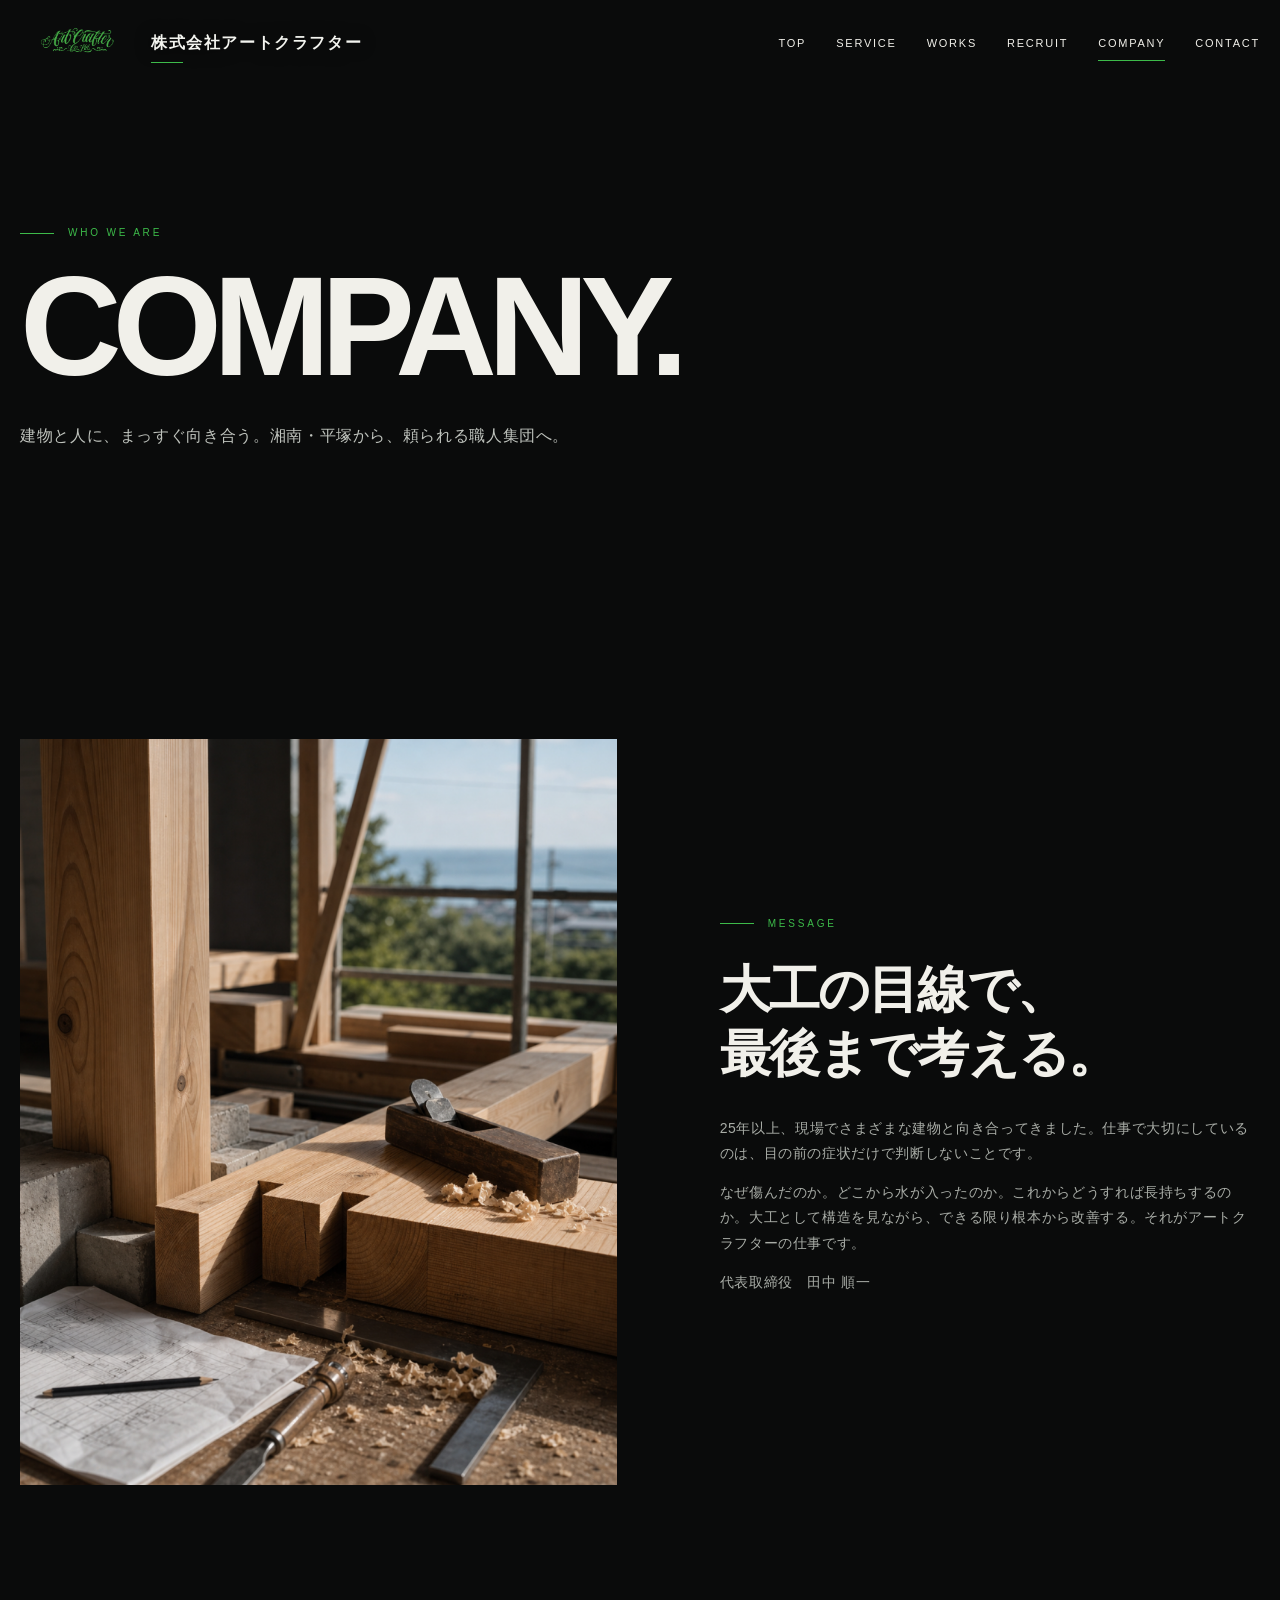
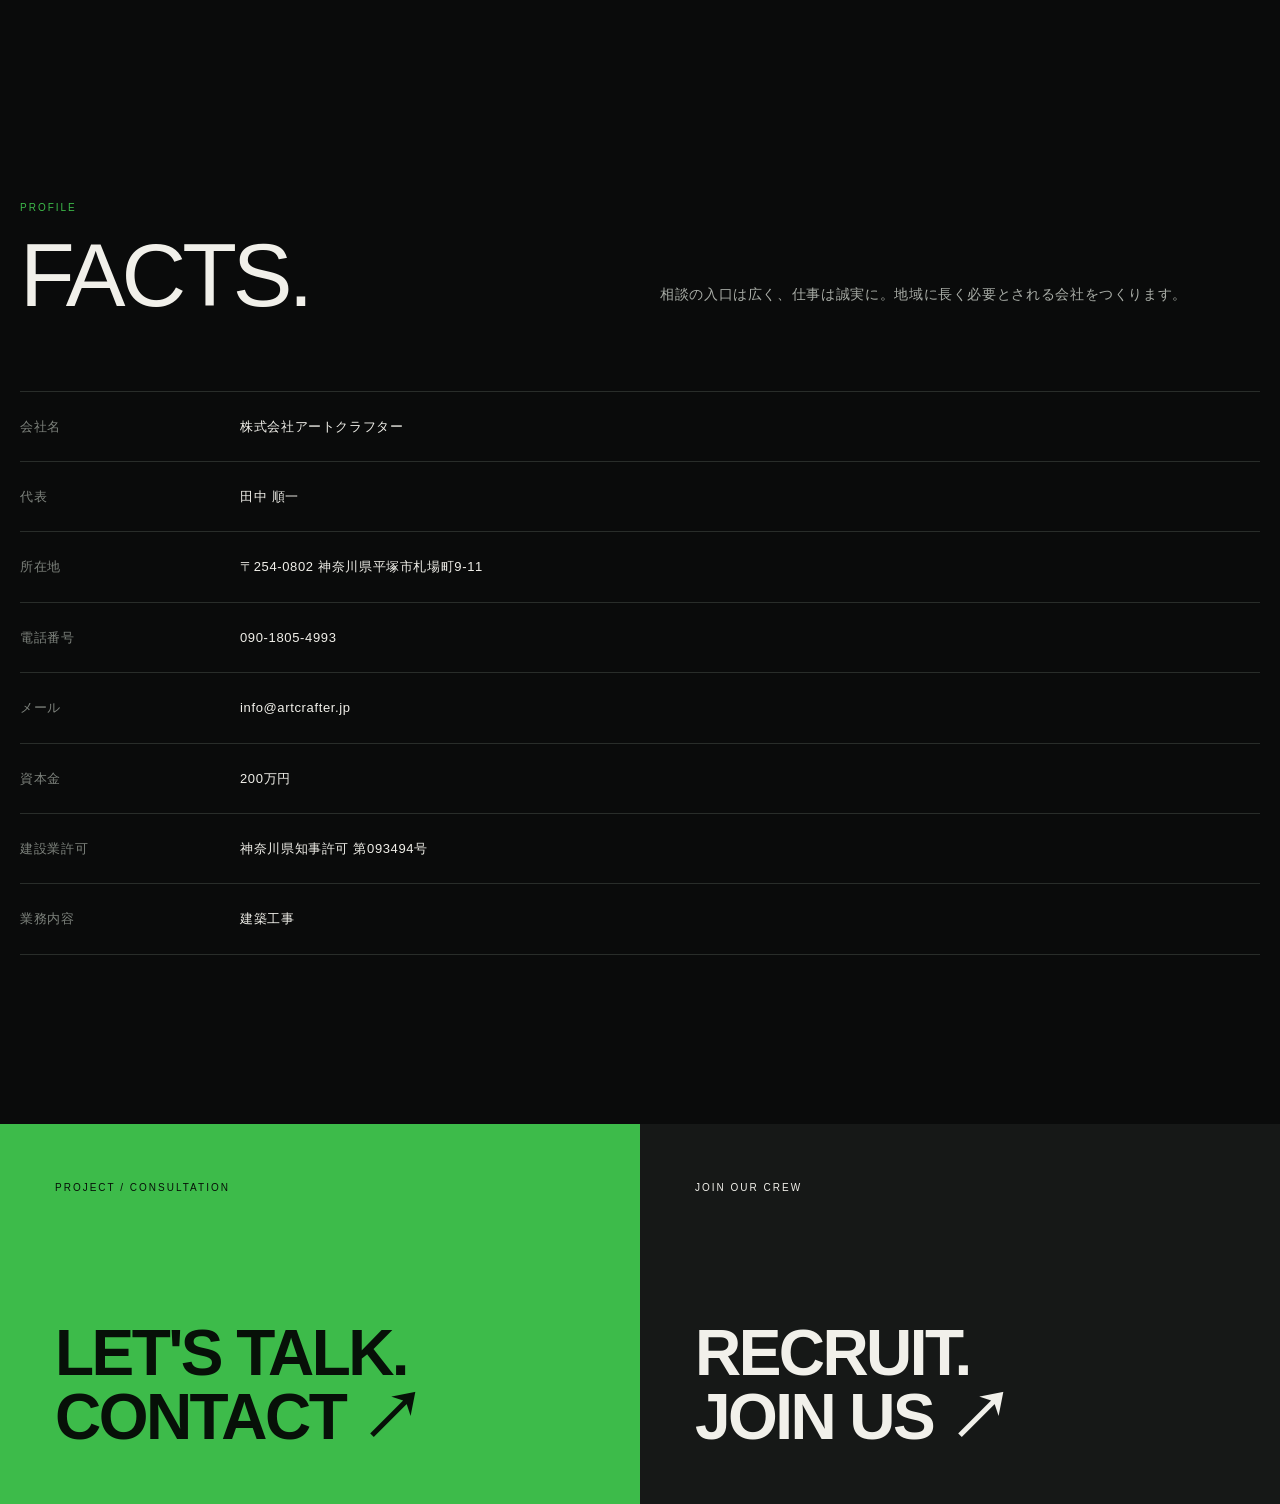
==== commit ca9791e1: "Update contact email address" ====
--- a/company.html
+++ b/company.html
@@ -1 +1 @@
-<!doctype html><html lang="ja"><head><meta charset="utf-8"><meta name="viewport" content="width=device-width,initial-scale=1"><title>COMPANY｜株式会社アートクラフター</title><meta name="description" content="株式会社アートクラフター会社概要。代表田中順一。神奈川県平塚市札場町。"><link rel="stylesheet" href="styles.css"><link rel="stylesheet" href="header-enhancement.css"></head><body><header class="header"><div class="header-inner"><a class="brand" href="index.html"><img src="assets/brand/logo-green.png" alt="Art Crafter"><span>株式会社アートクラフター</span></a><button class="menu">MENU</button><nav class="nav"><a href="index.html">TOP</a><a href="service.html">SERVICE</a><a href="works.html">WORKS</a><a href="recruit.html">RECRUIT</a><a class="active" href="company.html">COMPANY</a><a href="contact.html">CONTACT</a></nav></div></header><main><section class="page-hero"><div class="wrap"><div class="eyebrow">WHO WE ARE</div><h1>COMPANY.</h1><p>建物と人に、まっすぐ向き合う。湘南・平塚から、頼られる職人集団へ。</p></div></section><section class="section"><div class="wrap split"><div class="media media-tall reveal"><img src="assets/images/representative-generated-nopeople-v1.png" alt="大工の経験を伝える木組みと手道具"></div><div class="copy reveal"><div class="eyebrow">MESSAGE</div><h2>大工の目線で、<br>最後まで考える。</h2><p>25年以上、現場でさまざまな建物と向き合ってきました。仕事で大切にしているのは、目の前の症状だけで判断しないことです。</p><p>なぜ傷んだのか。どこから水が入ったのか。これからどうすれば長持ちするのか。大工として構造を見ながら、できる限り根本から改善する。それがアートクラフターの仕事です。</p><p>代表取締役　田中 順一</p></div></div></section><section class="section"><div class="wrap"><div class="section-head reveal"><div><span class="section-number">PROFILE</span><h2 class="section-title">FACTS.</h2></div><p class="section-lead">相談の入口は広く、仕事は誠実に。地域に長く必要とされる会社をつくります。</p></div><dl class="table reveal"><div class="tr"><dt>会社名</dt><dd>株式会社アートクラフター</dd></div><div class="tr"><dt>代表</dt><dd>田中 順一</dd></div><div class="tr"><dt>所在地</dt><dd>〒254-0802 神奈川県平塚市札場町9-11</dd></div><div class="tr"><dt>電話番号</dt><dd><a href="tel:09018054993">090-1805-4993</a></dd></div><div class="tr"><dt>メール</dt><dd><a href="mailto:artcrafter.co.ltd@gmail.com">artcrafter.co.ltd@gmail.com</a></dd></div><div class="tr"><dt>資本金</dt><dd>200万円</dd></div><div class="tr"><dt>建設業許可</dt><dd>神奈川県知事許可 第093494号</dd></div><div class="tr"><dt>業務内容</dt><dd>建築工事</dd></div></dl></div></section></main><div class="cta"><a class="cta-contact" href="contact.html"><span class="cta-label">PROJECT / CONSULTATION</span><h2>LET'S TALK.<br>CONTACT ↗</h2></a><a class="cta-recruit" href="recruit.html"><span class="cta-label">JOIN OUR CREW</span><h2>RECRUIT.<br>JOIN US ↗</h2></a></div><script src="script.js"></script></body></html>
+<!doctype html><html lang="ja"><head><meta charset="utf-8"><meta name="viewport" content="width=device-width,initial-scale=1"><title>COMPANY｜株式会社アートクラフター</title><meta name="description" content="株式会社アートクラフター会社概要。代表田中順一。神奈川県平塚市札場町。"><link rel="stylesheet" href="styles.css"><link rel="stylesheet" href="header-enhancement.css"></head><body><header class="header"><div class="header-inner"><a class="brand" href="index.html"><img src="assets/brand/logo-green.png" alt="Art Crafter"><span>株式会社アートクラフター</span></a><button class="menu">MENU</button><nav class="nav"><a href="index.html">TOP</a><a href="service.html">SERVICE</a><a href="works.html">WORKS</a><a href="recruit.html">RECRUIT</a><a class="active" href="company.html">COMPANY</a><a href="contact.html">CONTACT</a></nav></div></header><main><section class="page-hero"><div class="wrap"><div class="eyebrow">WHO WE ARE</div><h1>COMPANY.</h1><p>建物と人に、まっすぐ向き合う。湘南・平塚から、頼られる職人集団へ。</p></div></section><section class="section"><div class="wrap split"><div class="media media-tall reveal"><img src="assets/images/representative-generated-nopeople-v1.png" alt="大工の経験を伝える木組みと手道具"></div><div class="copy reveal"><div class="eyebrow">MESSAGE</div><h2>大工の目線で、<br>最後まで考える。</h2><p>25年以上、現場でさまざまな建物と向き合ってきました。仕事で大切にしているのは、目の前の症状だけで判断しないことです。</p><p>なぜ傷んだのか。どこから水が入ったのか。これからどうすれば長持ちするのか。大工として構造を見ながら、できる限り根本から改善する。それがアートクラフターの仕事です。</p><p>代表取締役　田中 順一</p></div></div></section><section class="section"><div class="wrap"><div class="section-head reveal"><div><span class="section-number">PROFILE</span><h2 class="section-title">FACTS.</h2></div><p class="section-lead">相談の入口は広く、仕事は誠実に。地域に長く必要とされる会社をつくります。</p></div><dl class="table reveal"><div class="tr"><dt>会社名</dt><dd>株式会社アートクラフター</dd></div><div class="tr"><dt>代表</dt><dd>田中 順一</dd></div><div class="tr"><dt>所在地</dt><dd>〒254-0802 神奈川県平塚市札場町9-11</dd></div><div class="tr"><dt>電話番号</dt><dd><a href="tel:09018054993">090-1805-4993</a></dd></div><div class="tr"><dt>メール</dt><dd><a href="mailto:info@artcrafter.jp">info@artcrafter.jp</a></dd></div><div class="tr"><dt>資本金</dt><dd>200万円</dd></div><div class="tr"><dt>建設業許可</dt><dd>神奈川県知事許可 第093494号</dd></div><div class="tr"><dt>業務内容</dt><dd>建築工事</dd></div></dl></div></section></main><div class="cta"><a class="cta-contact" href="contact.html"><span class="cta-label">PROJECT / CONSULTATION</span><h2>LET'S TALK.<br>CONTACT ↗</h2></a><a class="cta-recruit" href="recruit.html"><span class="cta-label">JOIN OUR CREW</span><h2>RECRUIT.<br>JOIN US ↗</h2></a></div><script src="script.js"></script></body></html>
